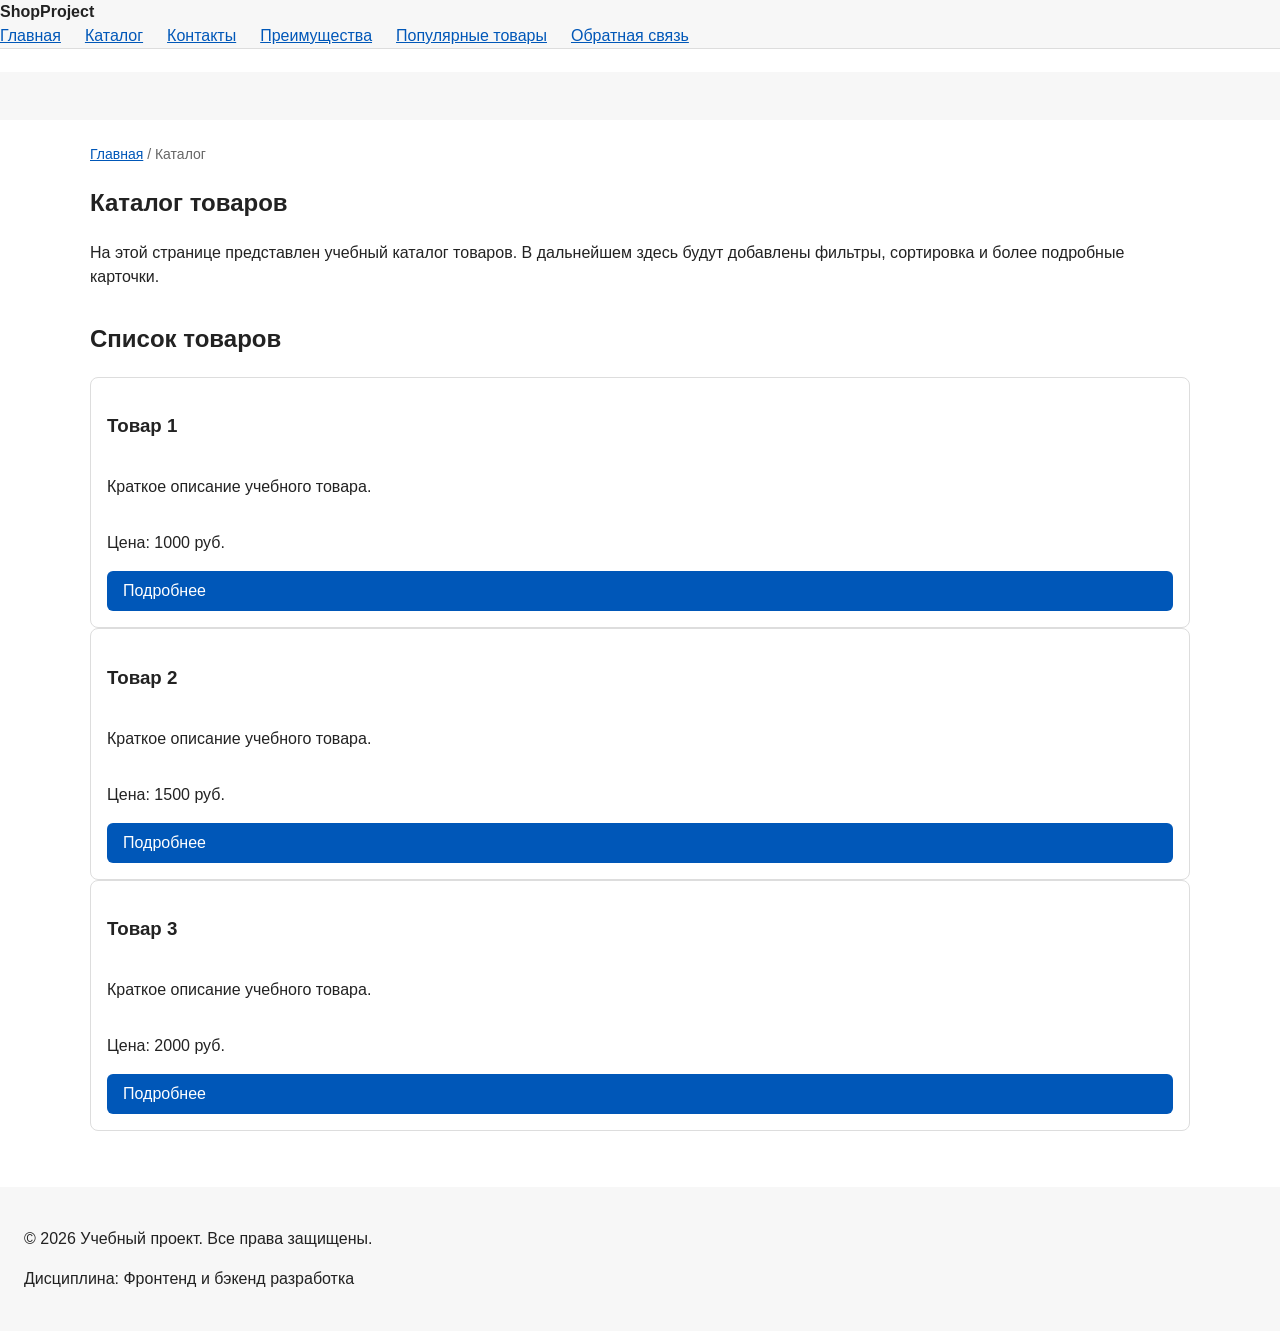
==== catalog.html @ 4377d683 "feat: add multi-page structure navigation and anchors" ====
<!DOCTYPE html>
<html lang="ru">
<head>
  <meta charset="UTF-8">
  <meta name="viewport" content="width=device-width, initial-scale=1.0">
  <meta name="description" content="Каталог товаров учебного интернет-магазина.">
  <title>Каталог товаров — Учебный интернет-магазин</title>
  <link rel="stylesheet" href="css/style.css">
</head>
<body>
  <header>
    <div class="site-header">
      <a class="site-logo" href="index.html">ShopProject</a>

      <nav class="site-nav" aria-label="Основная навигация">
        <ul class="site-nav__list">
          <li><a href="index.html">Главная</a></li>
          <li><a href="catalog.html">Каталог</a></li>
          <li><a href="contacts.html">Контакты</a></li>
          <li><a href="index.html#advantages">Преимущества</a></li>
          <li><a href="index.html#popular">Популярные товары</a></li>
          <li><a href="index.html#contacts">Обратная связь</a></li>
        </ul>
      </nav>
    </div>
  </header>

  <main>
    <nav class="breadcrumbs" aria-label="Хлебные крошки">
      <a href="index.html">Главная</a>
      <span>Каталог</span>
    </nav>

    <section class="section">
      <h1>Каталог товаров</h1>
      <p>
        На этой странице представлен учебный каталог товаров.
        В дальнейшем здесь будут добавлены фильтры, сортировка и более
        подробные карточки.
      </p>
    </section>

    <section class="section">
      <h2>Список товаров</h2>

      <article class="product-card">
        <h3>Товар 1</h3>
        <p>Краткое описание учебного товара.</p>
        <p>Цена: 1000 руб.</p>
        <a class="button" href="index.html#popular">Подробнее</a>
      </article>

      <article class="product-card">
        <h3>Товар 2</h3>
        <p>Краткое описание учебного товара.</p>
        <p>Цена: 1500 руб.</p>
        <a class="button" href="index.html#popular">Подробнее</a>
      </article>

      <article class="product-card">
        <h3>Товар 3</h3>
        <p>Краткое описание учебного товара.</p>
        <p>Цена: 2000 руб.</p>
        <a class="button" href="index.html#popular">Подробнее</a>
      </article>
    </section>
  </main>

  <footer>
    <p>&copy; 2026 Учебный проект. Все права защищены.</p>
    <p>Дисциплина: Фронтенд и бэкенд разработка</p>
  </footer>
</body>
</html>
---- css/style.css ----
/* 
  Универсальное правило для всех элементов.
  border-box делает расчёт размеров более понятным:
  width включает content, padding и border.
*/
/* ===============================
   1. Переменные проекта
   =============================== */

:root {
  /* Основные цвета проекта */
  --color-bg: #ffffff;
  --color-text: #222222;
  --color-muted: #666666;
  --color-primary: #0057b8;
  --color-primary-dark: #003f86;
  --color-border: #dddddd;
  --color-surface: #f7f7f7;
  --color-surface-accent: #eef5ff;
  --color-danger: #b00020;
  --color-success: #168a2f;
  --color-success-bg: #eefaf0;
  --color-white: #ffffff;

  /* Отступы */
  --space-xs: 4px;
  --space-sm: 8px;
  --space-md: 16px;
  --space-lg: 24px;
  --space-xl: 32px;

  /* Скругления */
  --radius-sm: 6px;
  --radius-md: 8px;
  --radius-lg: 12px;

  /* Размеры */
  --container-width: 1100px;
}

/* ===============================
   2. Базовые стили
   =============================== */

* {
  box-sizing: border-box;
}

/*
  Убираем стандартный внешний отступ браузера у body.
  Без этого вокруг страницы может появиться белая рамка.
  padding-top компенсирует высоту фиксированной шапки.
*/
body {
  margin: 0;
  font-family: Arial, sans-serif;
  line-height: 1.5;
  color: var(--color-text);
  background-color: var(--color-bg);
  padding-top: 72px;
}

header,
main,
footer {
  padding: var(--space-lg);
}

header {
  background-color: var(--color-surface);
}

footer {
  background-color: var(--color-surface);
}

/* ===============================
   3. Общие элементы интерфейса
   =============================== */

a {
  color: var(--color-primary);
}

a:hover {
  color: var(--color-primary-dark);
}

a:focus-visible {
  outline: 2px solid var(--color-primary);
  outline-offset: 3px;
}

/*
  Шапка сайта.
  position: fixed — шапка приклеена к верхней части окна (пункт 13).
  Внутренний .site-header__inner выстраивает логотип и меню
  в одну строку через Flexbox (пункт 11).
*/
.site-header {
  position: fixed;
  top: 0;
  left: 0;
  right: 0;
  z-index: 100;
  background-color: var(--color-surface);
  border-bottom: 1px solid var(--color-border);
  padding: 0;
}

.site-header__inner {
  max-width: var(--container-width);
  margin: 0 auto;
  padding: var(--space-md) var(--space-lg);
  display: flex;
  align-items: center;
  justify-content: space-between;
  gap: var(--space-lg);
}

/*
  Оформляем текстовый логотип.
*/
.site-logo {
  font-weight: bold;
  text-decoration: none;
  color: var(--color-text);
}

/*
  Меню навигации.
  display: flex — пункты в одну строку (пункт 11).
*/
.site-nav__list {
  display: flex;
  gap: var(--space-lg);
  padding: 0;
  margin: 0;
  list-style: none;
}

/*
  Ссылки меню.
  position: relative — точка отсчёта для ::after (пункт 13).
*/
.site-nav__link {
  position: relative;
  color: var(--color-primary);
  text-decoration: none;
  padding: var(--space-xs) 0;
}

/*
  Подчёркивание при наведении.
  position: absolute — линия привязана к ссылке (пункт 13).
*/
.site-nav__link::after {
  content: "";
  position: absolute;
  left: 0;
  bottom: 0;
  width: 0;
  height: 2px;
  background-color: var(--color-primary);
  transition: width 0.2s ease;
}

.site-nav__link:hover::after {
  width: 100%;
}

/*
  Пока это обычная ссылка, но визуально она оформляется как кнопка.
*/
.button {
  display: inline-block;
  padding: var(--space-sm) var(--space-md);
  color: var(--color-white);
  background-color: var(--color-primary);
  text-decoration: none;
  border: none;
  border-radius: var(--radius-sm);
  cursor: pointer;
}

/*
  Состояние наведения для кнопки.
*/
.button:hover {
  background-color: var(--color-primary-dark);
}

.button:focus-visible {
  outline: 2px solid var(--color-primary);
  outline-offset: 3px;
}

.button:disabled {
  opacity: 0.6;
  cursor: not-allowed;
}

/* ===============================
   4. Компоненты страницы
   =============================== */

/*
  Hero-блок — первый крупный блок страницы.
  Он визуально отделяется от остальных разделов фоном и отступами.
*/
.hero {
  max-width: var(--container-width);
  margin: 0 auto var(--space-xl);
  padding: var(--space-xl) var(--space-lg);
  background-color: var(--color-surface-accent);
  border-radius: var(--radius-lg);
}

.section {
  max-width: var(--container-width);
  margin: 0 auto var(--space-xl);
}

.section h2 {
  margin-top: 0;
}

/*
  Список преимуществ.
  display: flex — карточки в одну строку с переносом (пункт 11).
*/
.advantages-list {
  display: flex;
  flex-wrap: wrap;
  gap: var(--space-md);
  padding: 0;
  margin: 0;
  list-style: none;
}

.advantages-list li {
  flex: 1 1 220px;
  padding: var(--space-md);
  background-color: var(--color-surface);
  border-left: 3px solid var(--color-primary);
  border-radius: var(--radius-sm);
}

/*
  Сетка карточек товаров.
  display: grid — автоматическое количество колонок (пункт 11).
*/
.product-grid {
  display: grid;
  grid-template-columns: repeat(auto-fit, minmax(240px, 1fr));
  gap: var(--space-lg);
}

/*
  Карточка товара — самостоятельный блок.
  position: relative — оставлено для возможного добавления
  абсолютно позиционированных элементов внутри карточки (пункт 13).
  display: flex + margin-top: auto у цены — прижимает кнопку к низу.
*/
.product-card {
  position: relative;
  display: flex;
  flex-direction: column;
  padding: var(--space-md);
  border: 1px solid var(--color-border);
  border-radius: var(--radius-md);
  background-color: var(--color-bg);
}

.product-card:hover {
  border-color: var(--color-primary);
}

/*
  Заглушка вместо картинки товара.
  Потом можно заменить на <img class="product-card__img">.
*/
.product-card__img {
  height: 120px;
  margin-bottom: var(--space-md);
  background-color: var(--color-surface-accent);
  border-radius: var(--radius-sm);
}

/*
  Убираем лишний верхний отступ у заголовка карточки.
*/
.product-card__title {
  margin-top: 0;
}

/*
  margin-top: auto прижимает цену и кнопку к низу карточки.
*/
.product-card__price {
  margin-top: auto;
  font-weight: bold;
  color: var(--color-primary);
}

/*
  Дополнительный информационный блок.
*/
.aside-info {
  max-width: var(--container-width);
  margin: 0 auto var(--space-xl);
  padding: var(--space-md);
  border-left: 4px solid var(--color-primary);
  background-color: var(--color-surface);
}

/* ===============================
   5. Форма и модальное окно
   =============================== */

/*
  Модальное окно.
  Элемент dialog сам умеет открываться поверх страницы.
*/
.order-dialog {
  width: min(100% - 32px, 560px);
  padding: var(--space-lg);
  border: none;
  border-radius: var(--radius-lg);
}

/*
  Затемнение фона за модальным окном.
*/
.order-dialog::backdrop {
  background-color: rgba(0, 0, 0, 0.5);
}

/*
  Поле формы.
  Каждый блок получает нижний отступ.
*/
.form-field {
  margin-bottom: var(--space-md);
}

/*
  Подпись поля.
*/
.form-field label {
  display: block;
  margin-bottom: var(--space-xs);
}

/*
  Основные поля формы.
*/
.form-field input,
.form-field select,
.form-field textarea {
  width: 100%;
  padding: 10px 12px;
  border: 1px solid var(--color-border);
  border-radius: var(--radius-sm);
  font: inherit;
}

/*
  Checkbox не должен занимать всю ширину.
*/
.form-field input[type="checkbox"] {
  width: auto;
}

/*
  Подсказка под полем.
*/
.form-field small {
  display: block;
  margin-top: var(--space-xs);
  color: var(--color-muted);
}

/*
  Состояние наведения для полей формы.
*/
.form-field input:hover,
.form-field select:hover,
.form-field textarea:hover {
  border-color: var(--color-primary);
}

/*
  Видимый фокус для клавиатурной навигации.
*/
.form-field input:focus-visible,
.form-field select:focus-visible,
.form-field textarea:focus-visible,
.form-actions button:focus-visible {
  outline: 2px solid var(--color-primary);
  outline-offset: 3px;
}

/*
  Подсветка ошибочных полей.
  Атрибут aria-invalid будет добавляться через JavaScript.
*/
[aria-invalid="true"] {
  border-color: var(--color-danger);
}

/*
  Кнопки формы.
  display: flex — кнопки в одну строку (пункт 11).
*/
.form-actions {
  display: flex;
  gap: 12px;
  margin-top: 20px;
}

/*
  Сообщение об успешной отправке.
*/
.success-message {
  max-width: var(--container-width);
  margin: var(--space-lg) auto;
  padding: var(--space-md);
  border-left: 4px solid var(--color-success);
  background-color: var(--color-success-bg);
}

/* ===============================
   6. Кнопка «Наверх»
   =============================== */

/*
  position: fixed — кнопка приклеена к правому нижнему углу окна (пункт 13).
  Показывается/скрывается через JavaScript в зависимости от прокрутки.
*/
.to-top {
  position: fixed;
  right: var(--space-lg);
  bottom: var(--space-lg);
  width: 48px;
  height: 48px;
  display: flex;
  align-items: center;
  justify-content: center;
  font-size: 20px;
  color: var(--color-white);
  background-color: var(--color-primary);
  border: none;
  border-radius: 50%;
  box-shadow: 0 4px 12px rgba(0, 0, 0, 0.15);
  cursor: pointer;
  z-index: 90;
}

.to-top:hover {
  background-color: var(--color-primary-dark);
}

.to-top:focus-visible {
  outline: 2px solid var(--color-primary);
  outline-offset: 3px;
}
.breadcrumbs {
  max-width: var(--container-width);
  margin: 0 auto var(--space-md);
  font-size: 14px;
  color: var(--color-muted);
}

.breadcrumbs a {
  color: var(--color-primary);
}

.breadcrumbs span::before {
  content: " / ";
  color: var(--color-muted);
}
html {
  scroll-behavior: smooth;
}
:target {
  outline: 2px dashed var(--color-primary);
  outline-offset: 4px;
}
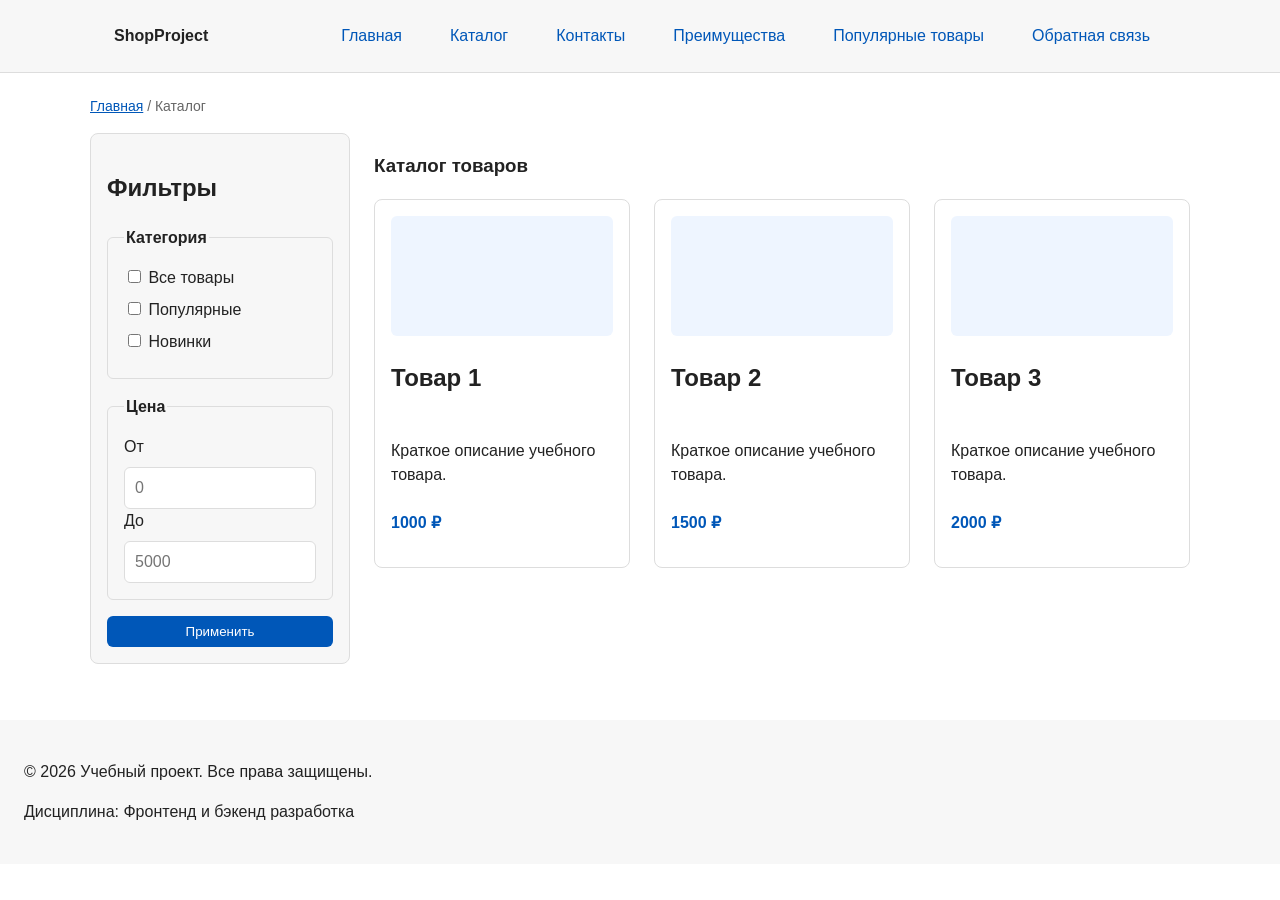
==== commit 190a3e40: "feat: add flex navigation and grid catalog layout" ====
--- a/catalog.html
+++ b/catalog.html
@@ -4,14 +4,13 @@
   <meta charset="UTF-8">
   <meta name="viewport" content="width=device-width, initial-scale=1.0">
   <meta name="description" content="Каталог товаров учебного интернет-магазина.">
-  <title>Каталог товаров — Учебный интернет-магазин</title>
+  <title>Каталог — Учебный интернет-магазин</title>
   <link rel="stylesheet" href="css/style.css">
 </head>
 <body>
-  <header>
-    <div class="site-header">
+  <header class="site-header">
+    <div class="site-header__inner">
       <a class="site-logo" href="index.html">ShopProject</a>
-
       <nav class="site-nav" aria-label="Основная навигация">
         <ul class="site-nav__list">
           <li><a href="index.html">Главная</a></li>
@@ -31,38 +30,63 @@
       <span>Каталог</span>
     </nav>
 
-    <section class="section">
-      <h1>Каталог товаров</h1>
-      <p>
-        На этой странице представлен учебный каталог товаров.
-        В дальнейшем здесь будут добавлены фильтры, сортировка и более
-        подробные карточки.
-      </p>
-    </section>
+    <section class="catalog-layout">
+      <aside class="catalog-filters">
+        <h2>Фильтры</h2>
+        <form class="filters-form" action="#" method="get">
+          <fieldset>
+            <legend>Категория</legend>
+            <label>
+              <input type="checkbox" name="category" value="all">
+              Все товары
+            </label>
+            <label>
+              <input type="checkbox" name="category" value="popular">
+              Популярные
+            </label>
+            <label>
+              <input type="checkbox" name="category" value="new">
+              Новинки
+            </label>
+          </fieldset>
 
-    <section class="section">
-      <h2>Список товаров</h2>
+          <fieldset>
+            <legend>Цена</legend>
+            <label for="price-from">От</label>
+            <input id="price-from" name="price-from" type="number" min="0" placeholder="0">
+            <label for="price-to">До</label>
+            <input id="price-to" name="price-to" type="number" min="0" placeholder="5000">
+          </fieldset>
 
-      <article class="product-card">
-        <h3>Товар 1</h3>
-        <p>Краткое описание учебного товара.</p>
-        <p>Цена: 1000 руб.</p>
-        <a class="button" href="index.html#popular">Подробнее</a>
-      </article>
+          <button class="button" type="submit">Применить</button>
+        </form>
+      </aside>
 
-      <article class="product-card">
-        <h3>Товар 2</h3>
-        <p>Краткое описание учебного товара.</p>
-        <p>Цена: 1500 руб.</p>
-        <a class="button" href="index.html#popular">Подробнее</a>
-      </article>
+      <section class="catalog-products">
+        <h1>Каталог товаров</h1>
+        <div class="products-grid">
+          <article class="product-card">
+            <div class="product-card__img" aria-hidden="true"></div>
+            <h2 class="product-card__title">Товар 1</h2>
+            <p class="product-card__desc">Краткое описание учебного товара.</p>
+            <p class="product-card__price">1000 ₽</p>
+          </article>
 
-      <article class="product-card">
-        <h3>Товар 3</h3>
-        <p>Краткое описание учебного товара.</p>
-        <p>Цена: 2000 руб.</p>
-        <a class="button" href="index.html#popular">Подробнее</a>
-      </article>
+          <article class="product-card">
+            <div class="product-card__img" aria-hidden="true"></div>
+            <h2 class="product-card__title">Товар 2</h2>
+            <p class="product-card__desc">Краткое описание учебного товара.</p>
+            <p class="product-card__price">1500 ₽</p>
+          </article>
+
+          <article class="product-card">
+            <div class="product-card__img" aria-hidden="true"></div>
+            <h2 class="product-card__title">Товар 3</h2>
+            <p class="product-card__desc">Краткое описание учебного товара.</p>
+            <p class="product-card__price">2000 ₽</p>
+          </article>
+        </div>
+      </section>
     </section>
   </main>
 
@@ -72,4 +96,3 @@
   </footer>
 </body>
 </html>
-
--- a/css/style.css
+++ b/css/style.css
@@ -133,7 +133,10 @@
 */
 .site-nav__list {
   display: flex;
-  gap: var(--space-lg);
+  flex-wrap: wrap;
+  justify-content: center;
+  align-items: center;
+  gap: var(--space-md);
   padding: 0;
   margin: 0;
   list-style: none;
@@ -169,6 +172,19 @@
   width: 100%;
 }
 
+.site-nav__list a {
+  display: inline-block;
+  padding: var(--space-sm) var(--space-md);
+  color: var(--color-primary);
+  text-decoration: none;
+  border-radius: var(--radius-sm);
+}
+
+.site-nav__list a:hover {
+  color: var(--color-white);
+  background-color: var(--color-primary);
+}
+
 /*
   Пока это обычная ссылка, но визуально она оформляется как кнопка.
 */
@@ -250,9 +266,9 @@
   Сетка карточек товаров.
   display: grid — автоматическое количество колонок (пункт 11).
 */
-.product-grid {
+.products-grid {
   display: grid;
-  grid-template-columns: repeat(auto-fit, minmax(240px, 1fr));
+  grid-template-columns: repeat(3, 1fr);
   gap: var(--space-lg);
 }
 
@@ -266,6 +282,8 @@
   position: relative;
   display: flex;
   flex-direction: column;
+  gap: var(--space-sm);
+  margin-bottom: 0;
   padding: var(--space-md);
   border: 1px solid var(--color-border);
   border-radius: var(--radius-md);
@@ -301,6 +319,11 @@
   margin-top: auto;
   font-weight: bold;
   color: var(--color-primary);
+}
+
+.product-card .button {
+  margin-top: auto;
+  align-self: flex-start;
 }
 
 /*
@@ -487,3 +510,58 @@
   outline: 2px dashed var(--color-primary);
   outline-offset: 4px;
 }
+
+
+/* ===============================
+   7. Каталог: фильтры + товары
+   =============================== */
+
+.catalog-layout {
+  max-width: var(--container-width);
+  margin: 0 auto var(--space-xl);
+  display: grid;
+  grid-template-columns: 260px 1fr;
+  grid-template-areas: "filters products";
+  gap: var(--space-lg);
+}
+
+.catalog-filters {
+  grid-area: filters;
+  padding: var(--space-md);
+  border: 1px solid var(--color-border);
+  border-radius: var(--radius-md);
+  background-color: var(--color-surface);
+}
+
+.catalog-products {
+  grid-area: products;
+}
+
+.filters-form {
+  display: grid;
+  gap: var(--space-md);
+}
+
+.filters-form fieldset {
+  margin: 0;
+  padding: var(--space-md);
+  border: 1px solid var(--color-border);
+  border-radius: var(--radius-sm);
+}
+
+.filters-form legend {
+  font-weight: 700;
+}
+
+.filters-form label {
+  display: block;
+  margin-bottom: var(--space-sm);
+}
+
+.filters-form input[type="number"] {
+  width: 100%;
+  padding: 8px 10px;
+  border: 1px solid var(--color-border);
+  border-radius: var(--radius-sm);
+  font: inherit;
+}
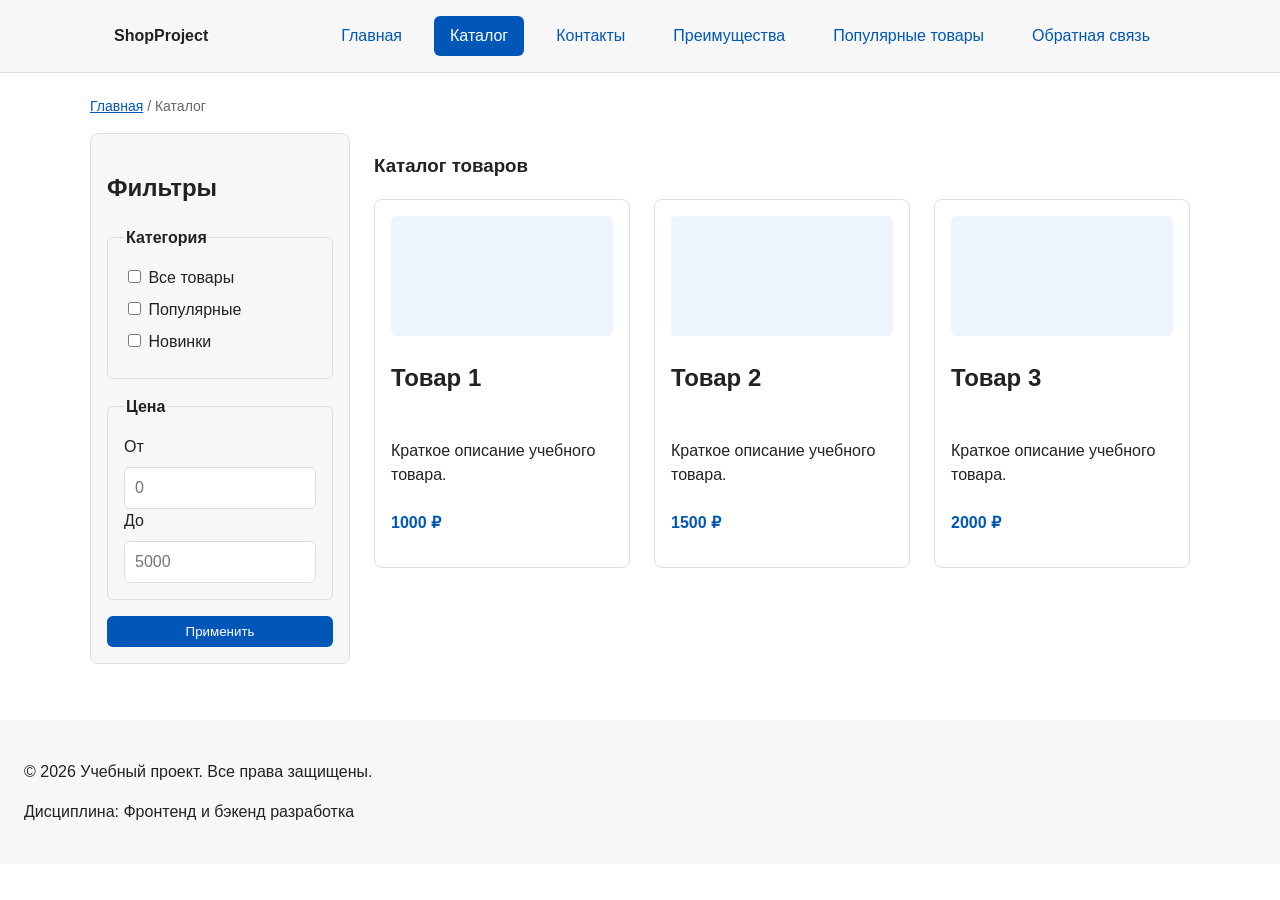
==== commit ab720491: "refactor: apply BEM naming to CSS classes" ====
--- a/catalog.html
+++ b/catalog.html
@@ -10,15 +10,15 @@
 <body>
   <header class="site-header">
     <div class="site-header__inner">
-      <a class="site-logo" href="index.html">ShopProject</a>
+      <a class="site-header__logo" href="index.html">ShopProject</a>
       <nav class="site-nav" aria-label="Основная навигация">
         <ul class="site-nav__list">
-          <li><a href="index.html">Главная</a></li>
-          <li><a href="catalog.html">Каталог</a></li>
-          <li><a href="contacts.html">Контакты</a></li>
-          <li><a href="index.html#advantages">Преимущества</a></li>
-          <li><a href="index.html#popular">Популярные товары</a></li>
-          <li><a href="index.html#contacts">Обратная связь</a></li>
+          <li class="site-nav__item"><a class="site-nav__link" href="index.html">Главная</a></li>
+          <li class="site-nav__item"><a class="site-nav__link site-nav__link--active" href="catalog.html">Каталог</a></li>
+          <li class="site-nav__item"><a class="site-nav__link" href="contacts.html">Контакты</a></li>
+          <li class="site-nav__item"><a class="site-nav__link" href="index.html#advantages">Преимущества</a></li>
+          <li class="site-nav__item"><a class="site-nav__link" href="index.html#popular">Популярные товары</a></li>
+          <li class="site-nav__item"><a class="site-nav__link" href="index.html#contacts">Обратная связь</a></li>
         </ul>
       </nav>
     </div>
@@ -26,8 +26,8 @@
 
   <main>
     <nav class="breadcrumbs" aria-label="Хлебные крошки">
-      <a href="index.html">Главная</a>
-      <span>Каталог</span>
+      <a class="breadcrumbs__link" href="index.html">Главная</a>
+      <span class="breadcrumbs__current">Каталог</span>
     </nav>
 
     <section class="catalog-layout">
@@ -58,7 +58,7 @@
             <input id="price-to" name="price-to" type="number" min="0" placeholder="5000">
           </fieldset>
 
-          <button class="button" type="submit">Применить</button>
+          <button class="button button--primary" type="submit">Применить</button>
         </form>
       </aside>
 
@@ -66,23 +66,23 @@
         <h1>Каталог товаров</h1>
         <div class="products-grid">
           <article class="product-card">
-            <div class="product-card__img" aria-hidden="true"></div>
+            <div class="product-card__image" aria-hidden="true"></div>
             <h2 class="product-card__title">Товар 1</h2>
-            <p class="product-card__desc">Краткое описание учебного товара.</p>
+            <p class="product-card__description">Краткое описание учебного товара.</p>
             <p class="product-card__price">1000 ₽</p>
           </article>
 
           <article class="product-card">
-            <div class="product-card__img" aria-hidden="true"></div>
+            <div class="product-card__image" aria-hidden="true"></div>
             <h2 class="product-card__title">Товар 2</h2>
-            <p class="product-card__desc">Краткое описание учебного товара.</p>
+            <p class="product-card__description">Краткое описание учебного товара.</p>
             <p class="product-card__price">1500 ₽</p>
           </article>
 
           <article class="product-card">
-            <div class="product-card__img" aria-hidden="true"></div>
+            <div class="product-card__image" aria-hidden="true"></div>
             <h2 class="product-card__title">Товар 3</h2>
-            <p class="product-card__desc">Краткое описание учебного товара.</p>
+            <p class="product-card__description">Краткое описание учебного товара.</p>
             <p class="product-card__price">2000 ₽</p>
           </article>
         </div>
@@ -90,7 +90,7 @@
     </section>
   </main>
 
-  <footer>
+  <footer class="site-footer">
     <p>&copy; 2026 Учебный проект. Все права защищены.</p>
     <p>Дисциплина: Фронтенд и бэкенд разработка</p>
   </footer>
--- a/css/style.css
+++ b/css/style.css
@@ -60,17 +60,17 @@
   padding-top: 72px;
 }
 
-header,
+.site-header,
 main,
-footer {
+.site-footer {
   padding: var(--space-lg);
 }
 
-header {
+.site-header {
   background-color: var(--color-surface);
 }
 
-footer {
+.site-footer {
   background-color: var(--color-surface);
 }
 
@@ -121,7 +121,7 @@
 /*
   Оформляем текстовый логотип.
 */
-.site-logo {
+.site-header__logo {
   font-weight: bold;
   text-decoration: none;
   color: var(--color-text);
@@ -172,7 +172,7 @@
   width: 100%;
 }
 
-.site-nav__list a {
+.site-nav__link {
   display: inline-block;
   padding: var(--space-sm) var(--space-md);
   color: var(--color-primary);
@@ -180,7 +180,8 @@
   border-radius: var(--radius-sm);
 }
 
-.site-nav__list a:hover {
+.site-nav__link:hover,
+.site-nav__link--active {
   color: var(--color-white);
   background-color: var(--color-primary);
 }
@@ -204,6 +205,22 @@
 */
 .button:hover {
   background-color: var(--color-primary-dark);
+}
+
+.button--primary {
+  color: var(--color-white);
+  background-color: var(--color-primary);
+}
+
+.button--secondary {
+  color: var(--color-primary);
+  background-color: transparent;
+  border: 1px solid var(--color-primary);
+}
+
+.button--secondary:hover {
+  color: var(--color-white);
+  background-color: var(--color-primary);
 }
 
 .button:focus-visible {
@@ -294,11 +311,20 @@
   border-color: var(--color-primary);
 }
 
+.product-card--featured {
+  border-color: var(--color-primary);
+  background-color: var(--color-surface-accent);
+}
+
+.product-card--discount .product-card__price {
+  color: var(--color-danger);
+}
+
 /*
   Заглушка вместо картинки товара.
-  Потом можно заменить на <img class="product-card__img">.
-*/
-.product-card__img {
+  Потом можно заменить на <img class="product-card__image">.
+*/
+.product-card__image {
   height: 120px;
   margin-bottom: var(--space-md);
   background-color: var(--color-surface-accent);
@@ -321,7 +347,7 @@
   color: var(--color-primary);
 }
 
-.product-card .button {
+.product-card__button {
   margin-top: auto;
   align-self: flex-start;
 }
@@ -363,14 +389,14 @@
   Поле формы.
   Каждый блок получает нижний отступ.
 */
-.form-field {
+.order-form__field {
   margin-bottom: var(--space-md);
 }
 
 /*
   Подпись поля.
 */
-.form-field label {
+.order-form__label {
   display: block;
   margin-bottom: var(--space-xs);
 }
@@ -378,9 +404,9 @@
 /*
   Основные поля формы.
 */
-.form-field input,
-.form-field select,
-.form-field textarea {
+.order-form__input,
+.order-form__select,
+.order-form__textarea {
   width: 100%;
   padding: 10px 12px;
   border: 1px solid var(--color-border);
@@ -391,14 +417,14 @@
 /*
   Checkbox не должен занимать всю ширину.
 */
-.form-field input[type="checkbox"] {
+.order-form__checkbox {
   width: auto;
 }
 
 /*
   Подсказка под полем.
 */
-.form-field small {
+.order-form__hint {
   display: block;
   margin-top: var(--space-xs);
   color: var(--color-muted);
@@ -407,19 +433,19 @@
 /*
   Состояние наведения для полей формы.
 */
-.form-field input:hover,
-.form-field select:hover,
-.form-field textarea:hover {
+.order-form__input:hover,
+.order-form__select:hover,
+.order-form__textarea:hover {
   border-color: var(--color-primary);
 }
 
 /*
   Видимый фокус для клавиатурной навигации.
 */
-.form-field input:focus-visible,
-.form-field select:focus-visible,
-.form-field textarea:focus-visible,
-.form-actions button:focus-visible {
+.order-form__input:focus-visible,
+.order-form__select:focus-visible,
+.order-form__textarea:focus-visible,
+.order-form__actions button:focus-visible {
   outline: 2px solid var(--color-primary);
   outline-offset: 3px;
 }
@@ -436,7 +462,7 @@
   Кнопки формы.
   display: flex — кнопки в одну строку (пункт 11).
 */
-.form-actions {
+.order-form__actions {
   display: flex;
   gap: 12px;
   margin-top: 20px;
@@ -495,11 +521,11 @@
   color: var(--color-muted);
 }
 
-.breadcrumbs a {
+.breadcrumbs__link {
   color: var(--color-primary);
 }
 
-.breadcrumbs span::before {
+.breadcrumbs__current::before {
   content: " / ";
   color: var(--color-muted);
 }
@@ -565,3 +591,8 @@
   border-radius: var(--radius-sm);
   font: inherit;
 }
+
+
+.order-dialog__title {
+  margin-top: 0;
+}
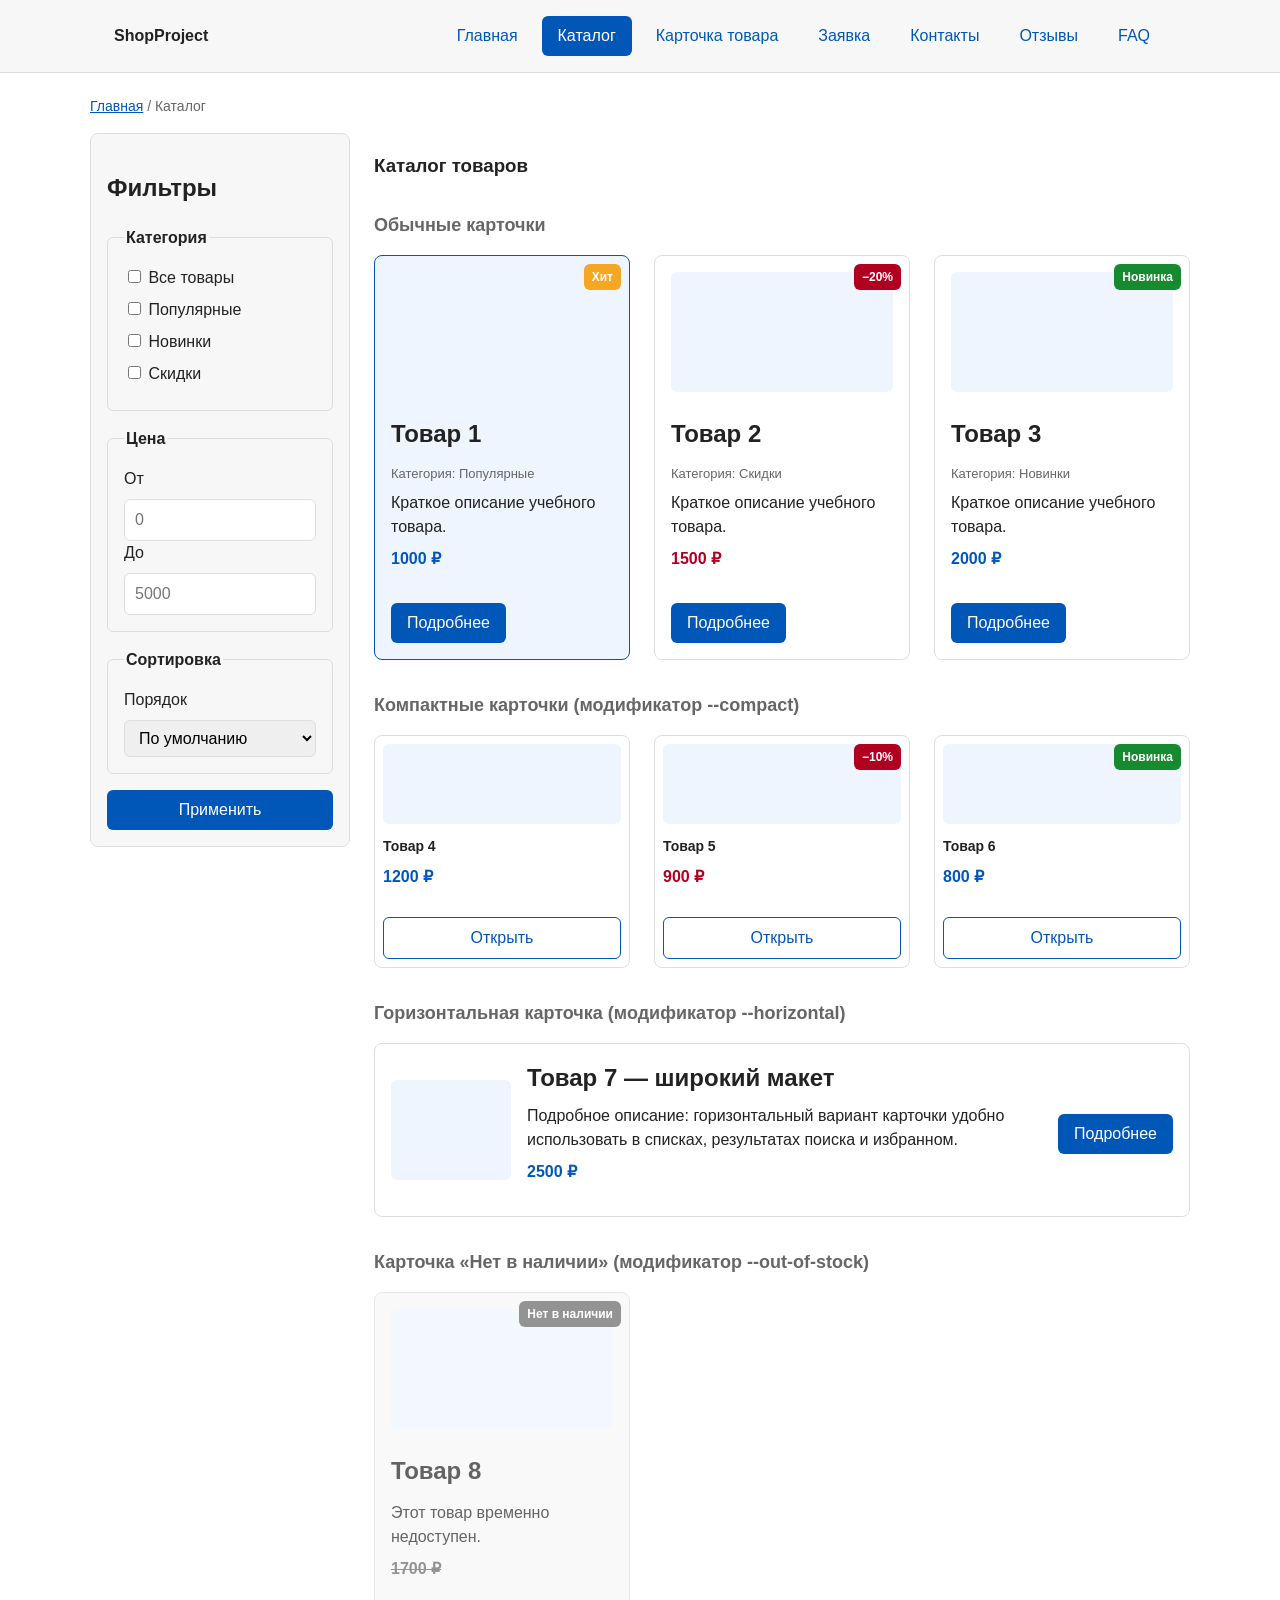
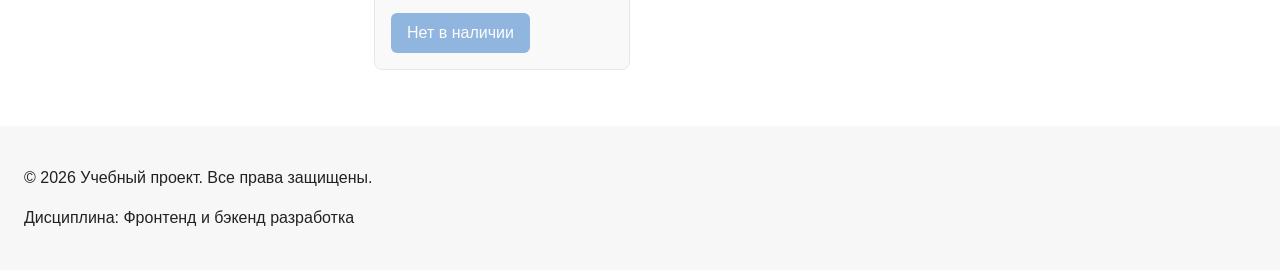
==== commit 01ae93b3: "feat: KR2" ====
--- a/catalog.html
+++ b/catalog.html
@@ -15,10 +15,11 @@
         <ul class="site-nav__list">
           <li class="site-nav__item"><a class="site-nav__link" href="index.html">Главная</a></li>
           <li class="site-nav__item"><a class="site-nav__link site-nav__link--active" href="catalog.html">Каталог</a></li>
+          <li class="site-nav__item"><a class="site-nav__link" href="product.html">Карточка товара</a></li>
+          <li class="site-nav__item"><a class="site-nav__link" href="order.html">Заявка</a></li>
           <li class="site-nav__item"><a class="site-nav__link" href="contacts.html">Контакты</a></li>
-          <li class="site-nav__item"><a class="site-nav__link" href="index.html#advantages">Преимущества</a></li>
-          <li class="site-nav__item"><a class="site-nav__link" href="index.html#popular">Популярные товары</a></li>
-          <li class="site-nav__item"><a class="site-nav__link" href="index.html#contacts">Обратная связь</a></li>
+          <li class="site-nav__item"><a class="site-nav__link" href="index.html#reviews">Отзывы</a></li>
+          <li class="site-nav__item"><a class="site-nav__link" href="index.html#faq">FAQ</a></li>
         </ul>
       </nav>
     </div>
@@ -36,18 +37,10 @@
         <form class="filters-form" action="#" method="get">
           <fieldset>
             <legend>Категория</legend>
-            <label>
-              <input type="checkbox" name="category" value="all">
-              Все товары
-            </label>
-            <label>
-              <input type="checkbox" name="category" value="popular">
-              Популярные
-            </label>
-            <label>
-              <input type="checkbox" name="category" value="new">
-              Новинки
-            </label>
+            <label><input type="checkbox" name="category" value="all"> Все товары</label>
+            <label><input type="checkbox" name="category" value="popular"> Популярные</label>
+            <label><input type="checkbox" name="category" value="new"> Новинки</label>
+            <label><input type="checkbox" name="category" value="discount"> Скидки</label>
           </fieldset>
 
           <fieldset>
@@ -58,34 +51,123 @@
             <input id="price-to" name="price-to" type="number" min="0" placeholder="5000">
           </fieldset>
 
+          <fieldset>
+            <legend>Сортировка</legend>
+            <label for="sort">Порядок</label>
+            <select id="sort" name="sort">
+              <option value="default">По умолчанию</option>
+              <option value="price-asc">Сначала дешёвые</option>
+              <option value="price-desc">Сначала дорогие</option>
+              <option value="new">Сначала новинки</option>
+            </select>
+          </fieldset>
+
           <button class="button button--primary" type="submit">Применить</button>
         </form>
       </aside>
 
       <section class="catalog-products">
         <h1>Каталог товаров</h1>
+
+        <h2 class="catalog-products__subtitle">Обычные карточки</h2>
         <div class="products-grid">
-          <article class="product-card">
+
+          <article class="product-card product-card--featured">
+            <span class="product-card__badge product-card__badge--hit">Хит</span>
             <div class="product-card__image" aria-hidden="true"></div>
-            <h2 class="product-card__title">Товар 1</h2>
+            <h2 class="product-card__title"><a href="product.html">Товар 1</a></h2>
+            <p class="product-card__category">Категория: Популярные</p>
             <p class="product-card__description">Краткое описание учебного товара.</p>
             <p class="product-card__price">1000 ₽</p>
+            <a class="button button--primary product-card__button" href="product.html">Подробнее</a>
+          </article>
+
+          <article class="product-card product-card--discount">
+            <span class="product-card__badge product-card__badge--discount">−20%</span>
+            <div class="product-card__image" aria-hidden="true"></div>
+            <h2 class="product-card__title"><a href="product.html">Товар 2</a></h2>
+            <p class="product-card__category">Категория: Скидки</p>
+            <p class="product-card__description">Краткое описание учебного товара.</p>
+            <p class="product-card__price">1500 ₽</p>
+            <a class="button button--primary product-card__button" href="product.html">Подробнее</a>
           </article>
 
           <article class="product-card">
+            <span class="product-card__badge product-card__badge--new">Новинка</span>
             <div class="product-card__image" aria-hidden="true"></div>
-            <h2 class="product-card__title">Товар 2</h2>
+            <h2 class="product-card__title"><a href="product.html">Товар 3</a></h2>
+            <p class="product-card__category">Категория: Новинки</p>
             <p class="product-card__description">Краткое описание учебного товара.</p>
-            <p class="product-card__price">1500 ₽</p>
+            <p class="product-card__price">2000 ₽</p>
+            <a class="button button--primary product-card__button" href="product.html">Подробнее</a>
           </article>
 
-          <article class="product-card">
+        </div>
+
+        <h2 class="catalog-products__subtitle">Компактные карточки (модификатор --compact)</h2>
+        <div class="products-grid products-grid--compact">
+
+          <article class="product-card product-card--compact">
             <div class="product-card__image" aria-hidden="true"></div>
-            <h2 class="product-card__title">Товар 3</h2>
-            <p class="product-card__description">Краткое описание учебного товара.</p>
-            <p class="product-card__price">2000 ₽</p>
+            <h2 class="product-card__title"><a href="product.html">Товар 4</a></h2>
+            <p class="product-card__price">1200 ₽</p>
+            <a class="button button--secondary product-card__button" href="product.html">Открыть</a>
           </article>
+
+          <article class="product-card product-card--compact product-card--discount">
+            <span class="product-card__badge product-card__badge--discount">−10%</span>
+            <div class="product-card__image" aria-hidden="true"></div>
+            <h2 class="product-card__title"><a href="product.html">Товар 5</a></h2>
+            <p class="product-card__price">900 ₽</p>
+            <a class="button button--secondary product-card__button" href="product.html">Открыть</a>
+          </article>
+
+          <article class="product-card product-card--compact">
+            <span class="product-card__badge product-card__badge--new">Новинка</span>
+            <div class="product-card__image" aria-hidden="true"></div>
+            <h2 class="product-card__title"><a href="product.html">Товар 6</a></h2>
+            <p class="product-card__price">800 ₽</p>
+            <a class="button button--secondary product-card__button" href="product.html">Открыть</a>
+          </article>
+
         </div>
+
+        <h2 class="catalog-products__subtitle">Горизонтальная карточка (модификатор --horizontal)</h2>
+        <div class="products-list">
+
+          <article class="product-card product-card--horizontal">
+            <div class="product-card__image" aria-hidden="true"></div>
+            <div class="product-card__body">
+              <h2 class="product-card__title"><a href="product.html">Товар 7 — широкий макет</a></h2>
+              <p class="product-card__description">
+                Подробное описание: горизонтальный вариант карточки удобно
+                использовать в списках, результатах поиска и избранном.
+              </p>
+              <p class="product-card__price">2500 ₽</p>
+            </div>
+            <div class="product-card__actions">
+              <a class="button button--primary product-card__button" href="product.html">Подробнее</a>
+            </div>
+          </article>
+
+        </div>
+
+        <h2 class="catalog-products__subtitle">Карточка «Нет в наличии» (модификатор --out-of-stock)</h2>
+        <div class="products-grid">
+
+          <article class="product-card product-card--out-of-stock">
+            <span class="product-card__badge product-card__badge--out">Нет в наличии</span>
+            <div class="product-card__image" aria-hidden="true"></div>
+            <h2 class="product-card__title"><a href="product.html">Товар 8</a></h2>
+            <p class="product-card__description">Этот товар временно недоступен.</p>
+            <p class="product-card__price">1700 ₽</p>
+            <button class="button button--primary product-card__button button--disabled" type="button" disabled>
+              Нет в наличии
+            </button>
+          </article>
+
+        </div>
+
       </section>
     </section>
   </main>
@@ -94,5 +176,7 @@
     <p>&copy; 2026 Учебный проект. Все права защищены.</p>
     <p>Дисциплина: Фронтенд и бэкенд разработка</p>
   </footer>
+
+  <button class="to-top" type="button" id="to-top" aria-label="Наверх" aria-hidden="true">↑</button>
 </body>
-</html>
+</html>
--- a/css/style.css
+++ b/css/style.css
@@ -1,14 +1,8 @@
-/* 
-  Универсальное правило для всех элементов.
-  border-box делает расчёт размеров более понятным:
-  width включает content, padding и border.
-*/
 /* ===============================
    1. Переменные проекта
    =============================== */
 
 :root {
-  /* Основные цвета проекта */
   --color-bg: #ffffff;
   --color-text: #222222;
   --color-muted: #666666;
@@ -21,20 +15,18 @@
   --color-success: #168a2f;
   --color-success-bg: #eefaf0;
   --color-white: #ffffff;
-
-  /* Отступы */
+  --color-warning: #f5a623;
+
   --space-xs: 4px;
   --space-sm: 8px;
   --space-md: 16px;
   --space-lg: 24px;
   --space-xl: 32px;
 
-  /* Скругления */
   --radius-sm: 6px;
   --radius-md: 8px;
   --radius-lg: 12px;
 
-  /* Размеры */
   --container-width: 1100px;
 }
 
@@ -46,11 +38,6 @@
   box-sizing: border-box;
 }
 
-/*
-  Убираем стандартный внешний отступ браузера у body.
-  Без этого вокруг страницы может появиться белая рамка.
-  padding-top компенсирует высоту фиксированной шапки.
-*/
 body {
   margin: 0;
   font-family: Arial, sans-serif;
@@ -91,12 +78,6 @@
   outline-offset: 3px;
 }
 
-/*
-  Шапка сайта.
-  position: fixed — шапка приклеена к верхней части окна (пункт 13).
-  Внутренний .site-header__inner выстраивает логотип и меню
-  в одну строку через Flexbox (пункт 11).
-*/
 .site-header {
   position: fixed;
   top: 0;
@@ -116,63 +97,28 @@
   align-items: center;
   justify-content: space-between;
   gap: var(--space-lg);
-}
-
-/*
-  Оформляем текстовый логотип.
-*/
+  flex-wrap: wrap;
+}
+
 .site-header__logo {
   font-weight: bold;
   text-decoration: none;
   color: var(--color-text);
 }
 
-/*
-  Меню навигации.
-  display: flex — пункты в одну строку (пункт 11).
-*/
 .site-nav__list {
   display: flex;
   flex-wrap: wrap;
   justify-content: center;
   align-items: center;
-  gap: var(--space-md);
+  gap: var(--space-sm);
   padding: 0;
   margin: 0;
   list-style: none;
 }
 
-/*
-  Ссылки меню.
-  position: relative — точка отсчёта для ::after (пункт 13).
-*/
 .site-nav__link {
   position: relative;
-  color: var(--color-primary);
-  text-decoration: none;
-  padding: var(--space-xs) 0;
-}
-
-/*
-  Подчёркивание при наведении.
-  position: absolute — линия привязана к ссылке (пункт 13).
-*/
-.site-nav__link::after {
-  content: "";
-  position: absolute;
-  left: 0;
-  bottom: 0;
-  width: 0;
-  height: 2px;
-  background-color: var(--color-primary);
-  transition: width 0.2s ease;
-}
-
-.site-nav__link:hover::after {
-  width: 100%;
-}
-
-.site-nav__link {
   display: inline-block;
   padding: var(--space-sm) var(--space-md);
   color: var(--color-primary);
@@ -186,9 +132,10 @@
   background-color: var(--color-primary);
 }
 
-/*
-  Пока это обычная ссылка, но визуально она оформляется как кнопка.
-*/
+/* ===============================
+   4. Кнопки и их состояния
+   =============================== */
+
 .button {
   display: inline-block;
   padding: var(--space-sm) var(--space-md);
@@ -198,13 +145,16 @@
   border: none;
   border-radius: var(--radius-sm);
   cursor: pointer;
-}
-
-/*
-  Состояние наведения для кнопки.
-*/
+  font: inherit;
+  transition: background-color 0.2s ease, transform 0.1s ease;
+}
+
 .button:hover {
   background-color: var(--color-primary-dark);
+}
+
+.button:active {
+  transform: translateY(1px);
 }
 
 .button--primary {
@@ -228,19 +178,51 @@
   outline-offset: 3px;
 }
 
-.button:disabled {
+/* Состояние disabled */
+.button:disabled,
+.button--disabled {
   opacity: 0.6;
   cursor: not-allowed;
-}
-
-/* ===============================
-   4. Компоненты страницы
-   =============================== */
-
-/*
-  Hero-блок — первый крупный блок страницы.
-  Он визуально отделяется от остальных разделов фоном и отступами.
-*/
+  pointer-events: none;
+}
+
+/* Состояние loading */
+.button--loading {
+  position: relative;
+  color: transparent;
+  pointer-events: none;
+}
+
+.button--loading::after {
+  content: "";
+  position: absolute;
+  top: 50%;
+  left: 50%;
+  width: 16px;
+  height: 16px;
+  margin: -8px 0 0 -8px;
+  border: 2px solid var(--color-white);
+  border-top-color: transparent;
+  border-radius: 50%;
+  animation: button-spin 0.8s linear infinite;
+}
+
+@keyframes button-spin {
+  to { transform: rotate(360deg); }
+}
+
+/* Демонстрационный блок состояний кнопок */
+.button-demo {
+  display: flex;
+  flex-wrap: wrap;
+  gap: var(--space-md);
+  margin-top: var(--space-md);
+}
+
+/* ===============================
+   5. Компоненты страницы
+   =============================== */
+
 .hero {
   max-width: var(--container-width);
   margin: 0 auto var(--space-xl);
@@ -258,10 +240,6 @@
   margin-top: 0;
 }
 
-/*
-  Список преимуществ.
-  display: flex — карточки в одну строку с переносом (пункт 11).
-*/
 .advantages-list {
   display: flex;
   flex-wrap: wrap;
@@ -279,36 +257,51 @@
   border-radius: var(--radius-sm);
 }
 
-/*
-  Сетка карточек товаров.
-  display: grid — автоматическое количество колонок (пункт 11).
-*/
+/* ===============================
+   6. Сетка карточек
+   =============================== */
+
 .products-grid {
   display: grid;
   grid-template-columns: repeat(3, 1fr);
   gap: var(--space-lg);
 }
 
-/*
-  Карточка товара — самостоятельный блок.
-  position: relative — оставлено для возможного добавления
-  абсолютно позиционированных элементов внутри карточки (пункт 13).
-  display: flex + margin-top: auto у цены — прижимает кнопку к низу.
-*/
+.products-grid--compact {
+  grid-template-columns: repeat(auto-fit, minmax(180px, 1fr));
+}
+
+.products-list {
+  display: flex;
+  flex-direction: column;
+  gap: var(--space-md);
+}
+
+/* ===============================
+   7. Карточка товара (блок + модификаторы)
+   =============================== */
+
 .product-card {
   position: relative;
   display: flex;
   flex-direction: column;
   gap: var(--space-sm);
-  margin-bottom: 0;
   padding: var(--space-md);
   border: 1px solid var(--color-border);
   border-radius: var(--radius-md);
   background-color: var(--color-bg);
+  transition: border-color 0.2s ease, box-shadow 0.2s ease, transform 0.15s ease;
 }
 
 .product-card:hover {
   border-color: var(--color-primary);
+  box-shadow: 0 4px 16px rgba(0, 87, 184, 0.15);
+  transform: translateY(-2px);
+}
+
+.product-card:focus-within {
+  border-color: var(--color-primary);
+  box-shadow: 0 0 0 3px rgba(0, 87, 184, 0.25);
 }
 
 .product-card--featured {
@@ -320,10 +313,16 @@
   color: var(--color-danger);
 }
 
-/*
-  Заглушка вместо картинки товара.
-  Потом можно заменить на <img class="product-card__image">.
-*/
+.product-card--out-of-stock {
+  opacity: 0.7;
+  background-color: var(--color-surface);
+}
+
+.product-card--out-of-stock .product-card__price {
+  text-decoration: line-through;
+  color: var(--color-muted);
+}
+
 .product-card__image {
   height: 120px;
   margin-bottom: var(--space-md);
@@ -331,16 +330,31 @@
   border-radius: var(--radius-sm);
 }
 
-/*
-  Убираем лишний верхний отступ у заголовка карточки.
-*/
 .product-card__title {
   margin-top: 0;
-}
-
-/*
-  margin-top: auto прижимает цену и кнопку к низу карточки.
-*/
+  margin-bottom: var(--space-xs);
+}
+
+.product-card__title a {
+  color: var(--color-text);
+  text-decoration: none;
+}
+
+.product-card__title a:hover {
+  color: var(--color-primary);
+}
+
+.product-card__category {
+  margin: 0;
+  font-size: 13px;
+  color: var(--color-muted);
+}
+
+.product-card__description {
+  margin: 0;
+  color: var(--color-text);
+}
+
 .product-card__price {
   margin-top: auto;
   font-weight: bold;
@@ -348,13 +362,94 @@
 }
 
 .product-card__button {
-  margin-top: auto;
+  margin-top: var(--space-sm);
   align-self: flex-start;
 }
 
-/*
-  Дополнительный информационный блок.
-*/
+/* Бейджи */
+.product-card__badge {
+  position: absolute;
+  top: var(--space-sm);
+  right: var(--space-sm);
+  padding: 4px 8px;
+  border-radius: var(--radius-sm);
+  font-size: 12px;
+  font-weight: 700;
+  color: var(--color-white);
+  background-color: var(--color-primary);
+  z-index: 2;
+}
+
+.product-card__badge--discount {
+  background-color: var(--color-danger);
+}
+
+.product-card__badge--hit {
+  background-color: var(--color-warning);
+}
+
+.product-card__badge--new {
+  background-color: var(--color-success);
+}
+
+.product-card__badge--out {
+  background-color: var(--color-muted);
+}
+
+/* Модификатор: компактная карточка */
+.product-card--compact {
+  padding: var(--space-sm);
+  gap: var(--space-xs);
+}
+
+.product-card--compact .product-card__image {
+  height: 80px;
+  margin-bottom: var(--space-sm);
+}
+
+.product-card--compact .product-card__title {
+  font-size: 14px;
+}
+
+.product-card--compact .product-card__button {
+  width: 100%;
+  text-align: center;
+  align-self: stretch;
+}
+
+/* Модификатор: горизонтальная карточка */
+.product-card--horizontal {
+  flex-direction: row;
+  align-items: center;
+  gap: var(--space-md);
+}
+
+.product-card--horizontal .product-card__image {
+  flex-shrink: 0;
+  width: 120px;
+  height: 100px;
+  margin-bottom: 0;
+}
+
+.product-card--horizontal .product-card__body {
+  flex: 1 1 auto;
+  display: flex;
+  flex-direction: column;
+  gap: var(--space-xs);
+}
+
+.product-card--horizontal .product-card__actions {
+  flex-shrink: 0;
+}
+
+.product-card--horizontal .product-card__price {
+  margin-top: var(--space-xs);
+}
+
+/* ===============================
+   8. Дополнительные блоки
+   =============================== */
+
 .aside-info {
   max-width: var(--container-width);
   margin: 0 auto var(--space-xl);
@@ -364,46 +459,69 @@
 }
 
 /* ===============================
-   5. Форма и модальное окно
-   =============================== */
-
-/*
-  Модальное окно.
-  Элемент dialog сам умеет открываться поверх страницы.
-*/
+   9. Форма и модальное окно
+   =============================== */
+
 .order-dialog {
+  position: relative;
   width: min(100% - 32px, 560px);
   padding: var(--space-lg);
   border: none;
   border-radius: var(--radius-lg);
 }
 
-/*
-  Затемнение фона за модальным окном.
-*/
 .order-dialog::backdrop {
   background-color: rgba(0, 0, 0, 0.5);
 }
 
-/*
-  Поле формы.
-  Каждый блок получает нижний отступ.
-*/
+.order-dialog__title {
+  margin-top: 0;
+  margin-bottom: var(--space-sm);
+}
+
+.order-dialog__close {
+  position: absolute;
+  top: 8px;
+  right: 12px;
+  width: 32px;
+  height: 32px;
+  border: none;
+  background: transparent;
+  font-size: 24px;
+  line-height: 1;
+  cursor: pointer;
+  color: var(--color-muted);
+  border-radius: var(--radius-sm);
+}
+
+.order-dialog__close:hover {
+  color: var(--color-danger);
+  background-color: var(--color-surface);
+}
+
+.order-dialog__close:focus-visible {
+  outline: 2px solid var(--color-primary);
+  outline-offset: 2px;
+}
+
+.order-dialog__product {
+  margin: 0 0 var(--space-md);
+  padding: var(--space-sm) var(--space-md);
+  background-color: var(--color-surface-accent);
+  border-left: 3px solid var(--color-primary);
+  border-radius: var(--radius-sm);
+  font-size: 14px;
+}
+
 .order-form__field {
   margin-bottom: var(--space-md);
 }
 
-/*
-  Подпись поля.
-*/
 .order-form__label {
   display: block;
   margin-bottom: var(--space-xs);
 }
 
-/*
-  Основные поля формы.
-*/
 .order-form__input,
 .order-form__select,
 .order-form__textarea {
@@ -414,34 +532,22 @@
   font: inherit;
 }
 
-/*
-  Checkbox не должен занимать всю ширину.
-*/
 .order-form__checkbox {
   width: auto;
 }
 
-/*
-  Подсказка под полем.
-*/
 .order-form__hint {
   display: block;
   margin-top: var(--space-xs);
   color: var(--color-muted);
 }
 
-/*
-  Состояние наведения для полей формы.
-*/
 .order-form__input:hover,
 .order-form__select:hover,
 .order-form__textarea:hover {
   border-color: var(--color-primary);
 }
 
-/*
-  Видимый фокус для клавиатурной навигации.
-*/
 .order-form__input:focus-visible,
 .order-form__select:focus-visible,
 .order-form__textarea:focus-visible,
@@ -450,27 +556,17 @@
   outline-offset: 3px;
 }
 
-/*
-  Подсветка ошибочных полей.
-  Атрибут aria-invalid будет добавляться через JavaScript.
-*/
 [aria-invalid="true"] {
   border-color: var(--color-danger);
 }
 
-/*
-  Кнопки формы.
-  display: flex — кнопки в одну строку (пункт 11).
-*/
 .order-form__actions {
   display: flex;
   gap: 12px;
   margin-top: 20px;
-}
-
-/*
-  Сообщение об успешной отправке.
-*/
+  flex-wrap: wrap;
+}
+
 .success-message {
   max-width: var(--container-width);
   margin: var(--space-lg) auto;
@@ -480,13 +576,9 @@
 }
 
 /* ===============================
-   6. Кнопка «Наверх»
-   =============================== */
-
-/*
-  position: fixed — кнопка приклеена к правому нижнему углу окна (пункт 13).
-  Показывается/скрывается через JavaScript в зависимости от прокрутки.
-*/
+   10. Кнопка «Наверх» — с плавным появлением
+   =============================== */
+
 .to-top {
   position: fixed;
   right: var(--space-lg);
@@ -504,6 +596,16 @@
   box-shadow: 0 4px 12px rgba(0, 0, 0, 0.15);
   cursor: pointer;
   z-index: 90;
+  opacity: 0;
+  visibility: hidden;
+  transform: translateY(10px);
+  transition: opacity 0.25s ease, visibility 0.25s ease, transform 0.25s ease, background-color 0.2s ease;
+}
+
+.to-top--visible {
+  opacity: 1;
+  visibility: visible;
+  transform: translateY(0);
 }
 
 .to-top:hover {
@@ -514,6 +616,11 @@
   outline: 2px solid var(--color-primary);
   outline-offset: 3px;
 }
+
+/* ===============================
+   11. Хлебные крошки и якоря
+   =============================== */
+
 .breadcrumbs {
   max-width: var(--container-width);
   margin: 0 auto var(--space-md);
@@ -529,17 +636,18 @@
   content: " / ";
   color: var(--color-muted);
 }
+
 html {
   scroll-behavior: smooth;
 }
+
 :target {
   outline: 2px dashed var(--color-primary);
   outline-offset: 4px;
 }
 
-
-/* ===============================
-   7. Каталог: фильтры + товары
+/* ===============================
+   12. Каталог: фильтры + товары
    =============================== */
 
 .catalog-layout {
@@ -557,10 +665,22 @@
   border: 1px solid var(--color-border);
   border-radius: var(--radius-md);
   background-color: var(--color-surface);
+  position: sticky;
+  top: 88px;
+  align-self: start;
+  max-height: calc(100vh - 100px);
+  overflow-y: auto;
 }
 
 .catalog-products {
   grid-area: products;
+}
+
+.catalog-products__subtitle {
+  margin-top: var(--space-xl);
+  margin-bottom: var(--space-md);
+  font-size: 18px;
+  color: var(--color-muted);
 }
 
 .filters-form {
@@ -584,7 +704,8 @@
   margin-bottom: var(--space-sm);
 }
 
-.filters-form input[type="number"] {
+.filters-form input[type="number"],
+.filters-form select {
   width: 100%;
   padding: 8px 10px;
   border: 1px solid var(--color-border);
@@ -592,7 +713,290 @@
   font: inherit;
 }
 
-
-.order-dialog__title {
-  margin-top: 0;
-}
+/* ===============================
+   13. Отзывы
+   =============================== */
+
+.reviews-grid {
+  display: grid;
+  grid-template-columns: repeat(auto-fit, minmax(260px, 1fr));
+  gap: var(--space-lg);
+}
+
+.review-card {
+  display: flex;
+  flex-direction: column;
+  gap: var(--space-sm);
+  padding: var(--space-md);
+  border: 1px solid var(--color-border);
+  border-radius: var(--radius-md);
+  background-color: var(--color-bg);
+}
+
+.review-card__header {
+  display: flex;
+  align-items: center;
+  gap: var(--space-md);
+}
+
+.review-card__avatar {
+  display: flex;
+  align-items: center;
+  justify-content: center;
+  width: 40px;
+  height: 40px;
+  flex-shrink: 0;
+  border-radius: 50%;
+  background-color: var(--color-primary);
+  color: var(--color-white);
+  font-weight: 700;
+}
+
+.review-card__name {
+  margin: 0;
+  font-weight: 700;
+}
+
+.review-card__date {
+  margin: 0;
+  font-size: 13px;
+  color: var(--color-muted);
+}
+
+.review-card__rating {
+  color: var(--color-warning);
+  font-size: 18px;
+  letter-spacing: 2px;
+}
+
+.review-card__text {
+  margin: 0;
+  color: var(--color-text);
+}
+
+/* ===============================
+   14. FAQ
+   =============================== */
+
+.faq-list {
+  display: grid;
+  gap: var(--space-sm);
+}
+
+.faq-item {
+  padding: var(--space-md);
+  border: 1px solid var(--color-border);
+  border-radius: var(--radius-md);
+  background-color: var(--color-bg);
+}
+
+.faq-item[open] {
+  border-color: var(--color-primary);
+}
+
+.faq-item__question {
+  cursor: pointer;
+  font-weight: 700;
+}
+
+.faq-item__question:focus-visible {
+  outline: 2px solid var(--color-primary);
+  outline-offset: 3px;
+}
+
+.faq-item__answer {
+  margin: var(--space-sm) 0 0;
+  color: var(--color-text);
+}
+
+/* ===============================
+   15. Подробная карточка товара
+   =============================== */
+
+.product-detail {
+  max-width: var(--container-width);
+  margin: 0 auto var(--space-xl);
+  display: grid;
+  grid-template-columns: 1fr 1fr;
+  gap: var(--space-xl);
+  align-items: start;
+  position: relative;
+}
+
+.product-detail__gallery {
+  display: flex;
+  flex-direction: column;
+  gap: var(--space-sm);
+}
+
+.product-detail__main-image {
+  height: 360px;
+  background-color: var(--color-surface-accent);
+  border-radius: var(--radius-lg);
+}
+
+.product-detail__thumbs {
+  display: flex;
+  gap: var(--space-sm);
+}
+
+.product-detail__thumb {
+  flex: 1 1 0;
+  height: 64px;
+  border: 2px solid transparent;
+  border-radius: var(--radius-sm);
+  background-color: var(--color-surface);
+  cursor: pointer;
+  padding: 0;
+}
+
+.product-detail__thumb:hover {
+  border-color: var(--color-primary);
+}
+
+.product-detail__thumb--active {
+  border-color: var(--color-primary);
+}
+
+.product-detail__thumb:focus-visible {
+  outline: 2px solid var(--color-primary);
+  outline-offset: 2px;
+}
+
+.product-detail__info {
+  position: relative;
+}
+
+.product-detail__title {
+  margin-top: var(--space-sm);
+}
+
+.product-detail__meta {
+  display: flex;
+  flex-wrap: wrap;
+  gap: var(--space-sm) var(--space-md);
+  margin: var(--space-sm) 0;
+  font-size: 14px;
+  color: var(--color-muted);
+}
+
+.product-detail__meta-item--in-stock {
+  color: var(--color-success);
+  font-weight: 700;
+}
+
+.product-detail__price {
+  font-size: 28px;
+  font-weight: 700;
+  color: var(--color-primary);
+  margin: var(--space-md) 0;
+}
+
+.product-detail__description {
+  color: var(--color-text);
+}
+
+.product-detail__actions {
+  display: flex;
+  gap: var(--space-md);
+  flex-wrap: wrap;
+  margin-top: var(--space-lg);
+}
+
+.product-detail__features {
+  margin-top: var(--space-lg);
+  padding-left: 0;
+  list-style: none;
+  display: grid;
+  gap: var(--space-xs);
+  font-size: 14px;
+  color: var(--color-muted);
+}
+
+.product-detail__features li::before {
+  content: "✓ ";
+  color: var(--color-success);
+  font-weight: 700;
+}
+
+/* ===============================
+   16. Таблица характеристик
+   =============================== */
+
+.product-table {
+  width: 100%;
+  border-collapse: collapse;
+  margin-top: var(--space-md);
+}
+
+.product-table caption {
+  text-align: left;
+  font-weight: 700;
+  margin-bottom: var(--space-sm);
+  caption-side: top;
+}
+
+.product-table th,
+.product-table td {
+  padding: var(--space-sm) var(--space-md);
+  border: 1px solid var(--color-border);
+  text-align: left;
+}
+
+.product-table thead th {
+  background-color: var(--color-surface);
+}
+
+.product-table tbody tr:nth-child(even) {
+  background-color: var(--color-surface);
+}
+
+/* ===============================
+   17. Адаптивность
+   =============================== */
+
+@media (max-width: 900px) {
+  .products-grid {
+    grid-template-columns: repeat(2, 1fr);
+  }
+
+  .catalog-layout {
+    grid-template-columns: 1fr;
+    grid-template-areas:
+      "filters"
+      "products";
+  }
+
+  .catalog-filters {
+    position: static;
+    max-height: none;
+  }
+
+  .product-detail {
+    grid-template-columns: 1fr;
+  }
+
+  .product-card--horizontal {
+    flex-direction: column;
+    align-items: stretch;
+  }
+
+  .product-card--horizontal .product-card__image {
+    width: 100%;
+    height: 120px;
+  }
+}
+
+@media (max-width: 600px) {
+  .products-grid {
+    grid-template-columns: 1fr;
+  }
+
+  .site-header__inner {
+    justify-content: center;
+  }
+
+  .reviews-grid {
+    grid-template-columns: 1fr;
+  }
+}
